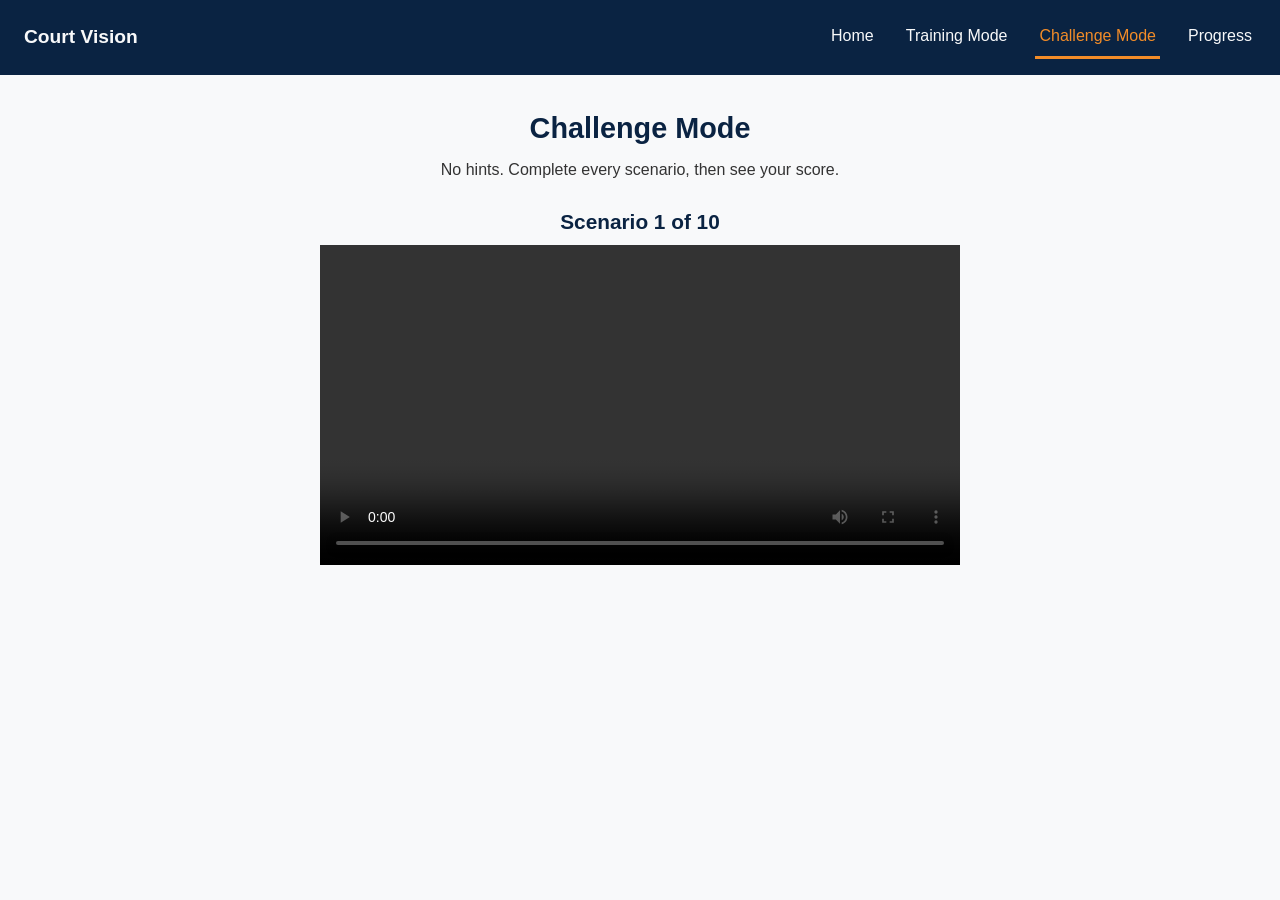
==== challenge.html @ 3679da06 "Initial upload" ====
<!DOCTYPE html>
<html lang="en">
<head>
  <meta charset="UTF-8">
  <title>Court Vision — Challenge Mode</title>
  <link rel="stylesheet" href="css/style.css">
</head>
<body>

  <header class="site-header">
    <span class="site-title">Court Vision</span>
    <nav>
      <a href="index.html">Home</a>
      <a href="training.html">Training Mode</a>
      <a href="challenge.html" class="active">Challenge Mode</a>
      <a href="progress.html">Progress</a>
    </nav>
  </header>

  <main class="container page-content">
    <h1 class="page-title">Challenge Mode</h1>
    <p class="subtitle">No hints. Complete every scenario, then see your score.</p>

    <h2 id="scenarioCounter" class="section-title">Scenario 1 of 10</h2>

    <video id="scenarioVideo" width="640" controls></video>

    <div id="decisionPanel" class="decision-panel hidden">
      <p>Time remaining: <span id="timerDisplay">5</span>s</p>
      <p id="promptDisplay"></p>
      <div id="optionsContainer"></div>
    </div>

    <div id="resultsPanel" class="hidden">
      <h2 class="section-title">Results</h2>
      <p id="resultsText"></p>
    </div>
  </main>

  <script src="js/scenarios.js"></script>
  <script src="js/progress-tracker.js"></script>
  <script src="js/challenge.js"></script>
</body>
</html>
---- css/style.css ----
/* Court Vision — base styles
   Colour palette from your Design doc:
   Dark Navy #0A2342 | Volleyball Orange #F28C28 | Off White #F8F9FA
   MVP note: fonts/colours are still placeholders — Colour + full
   typography get properly styled in later sprints, so keep this minimal.
*/

* {
  box-sizing: border-box;
  margin: 0;
  padding: 0;
}

body {
  font-family: Arial, Helvetica, sans-serif; /* MVP placeholder font */
  background: #F8F9FA;
  color: #0A2342;
  line-height: 1.5;
}

a {
  color: inherit;
  text-decoration: none;
}

.container {
  max-width: 900px;
  margin: 0 auto;
  padding: 1rem;
}

.btn {
  display: inline-block;
  background: #F28C28;
  color: #0A2342;
  padding: 0.6rem 1.2rem;
  border: none;
  border-radius: 4px;
  font-weight: bold;
  cursor: pointer;
}

.page-content {
  padding: 2rem 1rem;
  text-align: center;
}

.hidden {
  display: none;
}

/* ====================================================
   Site header / navigation
   Chosen from trial: Horizontal Top Bar
   ==================================================== */

header.site-header {
  background: #0A2342;
  color: #F8F9FA;
  display: flex;
  align-items: center;
  justify-content: space-between;
  padding: 1rem 1.5rem;
  flex-wrap: wrap;
}

header.site-header .site-title {
  font-size: 1.2rem;
  font-weight: bold;
}

header.site-header nav {
  display: flex;
  gap: 1.5rem;
}

header.site-header nav a {
  color: #F8F9FA;
  padding: 0.5rem 0.25rem;
  border-bottom: 3px solid transparent;
}

header.site-header nav a.active {
  border-bottom: 3px solid #F28C28;
  color: #F28C28;
}

header.site-header nav a:hover {
  border-bottom: 3px solid #F28C28;
  color: #F28C28;
}

/* ====================================================
   Titles / Headers / Text — MVP placeholder styles
   ==================================================== */

h1.page-title {
  font-size: 1.8rem;
  margin-bottom: 0.5rem;
}

h2.section-title {
  font-size: 1.3rem;
  margin: 1.5rem 0 0.5rem;
}

p.subtitle {
  font-size: 1rem;
  color: #333;
  margin-bottom: 1.5rem;
}

/* ====================================================
   Core Mechanics — decision panel, timer, feedback
   ==================================================== */

.decision-panel {
  margin-top: 1rem;
}

.decision-btn {
  background: #F28C28;
  color: #0A2342;
  border: none;
  padding: 0.7rem 1.1rem;
  margin: 0.3rem;
  border-radius: 4px;
  font-weight: bold;
  cursor: pointer;
}

.decision-btn:hover {
  opacity: 0.85;
}

.feedback {
  margin-top: 1rem;
  font-weight: bold;
  min-height: 1.5rem;
}

.feedback.correct {
  color: #1a7a3c;
}

.feedback.incorrect {
  color: #b3261e;
}
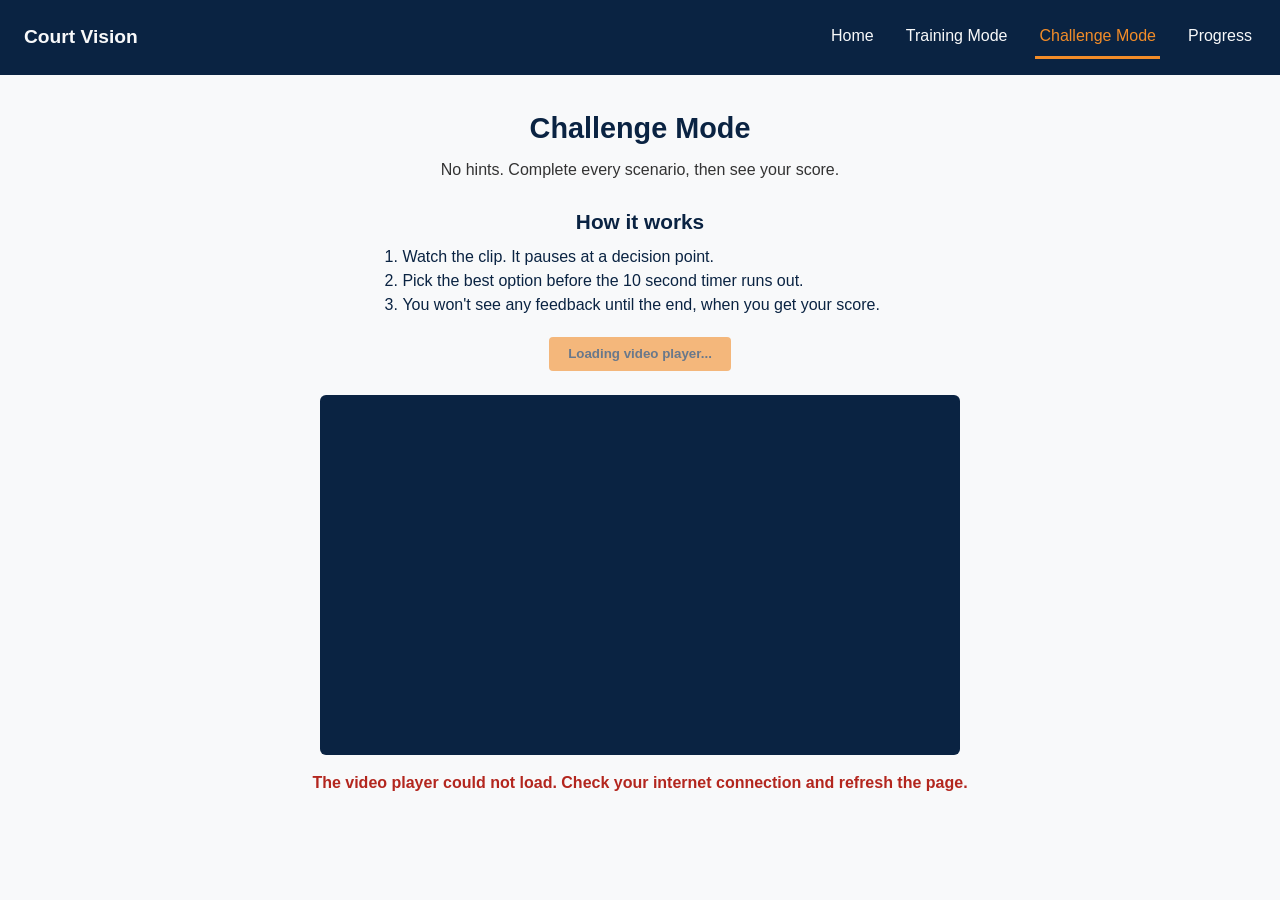
==== commit 38ab5182: "Switch to YouTube embeds" ====
--- a/challenge.html
+++ b/challenge.html
@@ -2,6 +2,7 @@
 <html lang="en">
 <head>
   <meta charset="UTF-8">
+  <meta name="viewport" content="width=device-width, initial-scale=1">
   <title>Court Vision — Challenge Mode</title>
   <link rel="stylesheet" href="css/style.css">
 </head>
@@ -21,12 +22,27 @@
     <h1 class="page-title">Challenge Mode</h1>
     <p class="subtitle">No hints. Complete every scenario, then see your score.</p>
 
-    <h2 id="scenarioCounter" class="section-title">Scenario 1 of 10</h2>
+    <div id="startPanel" class="start-panel">
+      <h2 class="section-title">How it works</h2>
+      <ol class="how-list">
+        <li>Watch the clip. It pauses at a decision point.</li>
+        <li>Pick the best option before the 10 second timer runs out.</li>
+        <li>You won't see any feedback until the end, when you get your score.</li>
+      </ol>
+      <button id="startBtn" class="btn">Start Challenge</button>
+    </div>
 
-    <video id="scenarioVideo" width="640" controls></video>
+    <h2 id="scenarioCounter" class="section-title hidden"></h2>
+
+    <div id="videoWrap" class="video-wrap">
+      <div id="player"></div>
+    </div>
+    <p id="videoCredit" class="video-credit"></p>
+    <p id="playerMessage" class="feedback incorrect hidden"></p>
+    <button id="skipBtn" class="btn hidden">Skip this scenario</button>
 
     <div id="decisionPanel" class="decision-panel hidden">
-      <p>Time remaining: <span id="timerDisplay">5</span>s</p>
+      <p>Time remaining: <span id="timerDisplay">10</span>s</p>
       <p id="promptDisplay"></p>
       <div id="optionsContainer"></div>
     </div>
@@ -34,11 +50,14 @@
     <div id="resultsPanel" class="hidden">
       <h2 class="section-title">Results</h2>
       <p id="resultsText"></p>
+      <h2 class="section-title">Video credits</h2>
+      <ul id="creditsList" class="credits-list"></ul>
     </div>
   </main>
 
   <script src="js/scenarios.js"></script>
   <script src="js/progress-tracker.js"></script>
+  <script src="js/yt-player.js"></script>
   <script src="js/challenge.js"></script>
 </body>
 </html>
--- a/css/style.css
+++ b/css/style.css
@@ -1,8 +1,8 @@
 /* Court Vision — base styles
    Colour palette from your Design doc:
    Dark Navy #0A2342 | Volleyball Orange #F28C28 | Off White #F8F9FA
-   MVP note: fonts/colours are still placeholders — Colour + full
-   typography get properly styled in later sprints, so keep this minimal.
+   MVP note: fonts/colours are still placeholders — Colour gets properly
+   styled in Sprint 2, so keep this minimal.
 */
 
 * {
@@ -111,6 +111,49 @@
 }
 
 /* ====================================================
+   Home page — mode cards
+   ==================================================== */
+
+.mode-cards {
+  display: flex;
+  flex-direction: column;
+  gap: 1rem;
+  align-items: center;
+  margin-top: 1.5rem;
+}
+
+.mode-card {
+  display: block;
+  width: 100%;
+  max-width: 320px;
+  background: #0A2342;
+  color: #F8F9FA;
+  padding: 1.2rem;
+  border-radius: 8px;
+  text-align: center;
+  font-weight: bold;
+  font-size: 1.1rem;
+  border: 3px solid transparent;
+}
+
+.mode-card:hover {
+  border-color: #F28C28;
+  color: #F28C28;
+}
+
+.mode-card .mode-card-desc {
+  display: block;
+  font-weight: normal;
+  font-size: 0.9rem;
+  margin-top: 0.4rem;
+  color: #F8F9FA;
+}
+
+.mode-card:hover .mode-card-desc {
+  color: #F28C28;
+}
+
+/* ====================================================
    Core Mechanics — decision panel, timer, feedback
    ==================================================== */
 
@@ -146,3 +189,58 @@
 .feedback.incorrect {
   color: #b3261e;
 }
+
+/* ====================================================
+   YouTube video player, start panel and credits
+   ==================================================== */
+
+.video-wrap {
+  width: 100%;
+  max-width: 640px;
+  aspect-ratio: 16 / 9;
+  margin: 0 auto;
+  background: #0A2342;
+  border-radius: 6px;
+  overflow: hidden;
+}
+
+.video-wrap iframe {
+  width: 100%;
+  height: 100%;
+  border: 0;
+}
+
+.video-credit {
+  font-size: 0.8rem;
+  color: #555;
+  margin-top: 0.4rem;
+}
+
+.start-panel {
+  max-width: 520px;
+  margin: 0 auto 1.5rem;
+  text-align: left;
+}
+
+.start-panel .section-title {
+  text-align: center;
+}
+
+.how-list {
+  margin: 0.5rem 0 1.2rem 1.4rem;
+}
+
+.start-panel .btn {
+  display: block;
+  margin: 0 auto;
+}
+
+.credits-list {
+  list-style: none;
+  font-size: 0.9rem;
+}
+
+.btn:disabled {
+  opacity: 0.6;
+  cursor: not-allowed;
+}
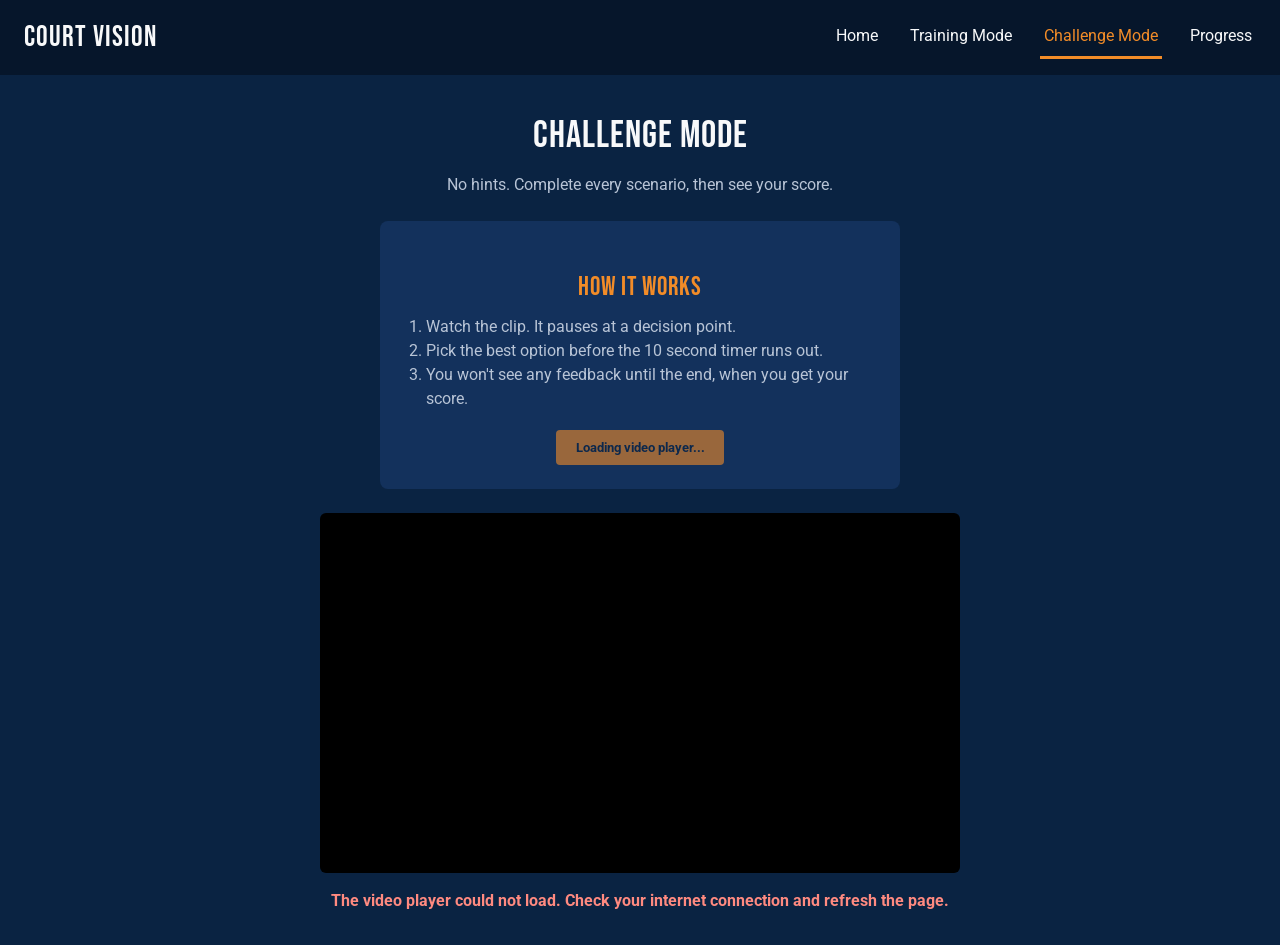
==== commit 61670439: "Complete core mechanics component with shrinking timer bar" ====
--- a/challenge.html
+++ b/challenge.html
@@ -4,6 +4,12 @@
   <meta charset="UTF-8">
   <meta name="viewport" content="width=device-width, initial-scale=1">
   <title>Court Vision — Challenge Mode</title>
+  
+  <link rel="preconnect" href="https://fonts.googleapis.com">
+  <link rel="preconnect" href="https://fonts.gstatic.com" crossorigin>
+  <link href="https://fonts.googleapis.com/css2?family=Bebas+Neue&family=Roboto:wght@400;700&display=swap" rel="stylesheet">
+
+
   <link rel="stylesheet" href="css/style.css">
 </head>
 <body>
--- a/css/style.css
+++ b/css/style.css
@@ -1,9 +1,9 @@
-/* Court Vision — base styles
-   Colour palette from your Design doc:
-   Dark Navy #0A2342 | Volleyball Orange #F28C28 | Off White #F8F9FA
-   MVP note: fonts/colours are still placeholders — Colour gets properly
-   styled in Sprint 2, so keep this minimal.
+/* Court Vision — Main Stylesheet
+   Theme: Dark Navy (#0A2342) / Card Navy (#13315C) / Volleyball Orange (#F28C28) / Off White (#F8F9FA)
+   Typography Choice (Option A): Bebas Neue (Titles/Headers) + Roboto (Body/Buttons)
 */
+
+@import url('https://fonts.googleapis.com/css2?family=Bebas+Neue&family=Roboto:wght@400;700&display=swap');
 
 * {
   box-sizing: border-box;
@@ -12,9 +12,9 @@
 }
 
 body {
-  font-family: Arial, Helvetica, sans-serif; /* MVP placeholder font */
-  background: #F8F9FA;
-  color: #0A2342;
+  font-family: 'Roboto', Arial, Helvetica, sans-serif;
+  background: #0A2342;
+  color: #F8F9FA;
   line-height: 1.5;
 }
 
@@ -33,6 +33,7 @@
   display: inline-block;
   background: #F28C28;
   color: #0A2342;
+  font-family: 'Roboto', sans-serif;
   padding: 0.6rem 1.2rem;
   border: none;
   border-radius: 4px;
@@ -51,11 +52,10 @@
 
 /* ====================================================
    Site header / navigation
-   Chosen from trial: Horizontal Top Bar
    ==================================================== */
 
 header.site-header {
-  background: #0A2342;
+  background: #06162B;
   color: #F8F9FA;
   display: flex;
   align-items: center;
@@ -65,8 +65,9 @@
 }
 
 header.site-header .site-title {
-  font-size: 1.2rem;
-  font-weight: bold;
+  font-family: 'Bebas Neue', sans-serif;
+  font-size: 1.8rem;
+  letter-spacing: 1px;
 }
 
 header.site-header nav {
@@ -91,22 +92,32 @@
 }
 
 /* ====================================================
-   Titles / Headers / Text — MVP placeholder styles
-   ==================================================== */
+   Titles / Headers / Text — Bebas Neue + Roboto
+   ==================================================== */
+
+h1, h2, h3, h4, h5, h6, 
+.site-title, 
+.page-title, 
+.section-title {
+  font-family: 'Bebas Neue', sans-serif;
+  letter-spacing: 1px;
+  font-weight: normal;
+}
 
 h1.page-title {
-  font-size: 1.8rem;
+  font-size: 2.4rem;
   margin-bottom: 0.5rem;
 }
 
 h2.section-title {
-  font-size: 1.3rem;
+  font-size: 1.6rem;
+  color: #F28C28;
   margin: 1.5rem 0 0.5rem;
 }
 
 p.subtitle {
   font-size: 1rem;
-  color: #333;
+  color: #B8C4D6;
   margin-bottom: 1.5rem;
 }
 
@@ -126,13 +137,14 @@
   display: block;
   width: 100%;
   max-width: 320px;
-  background: #0A2342;
+  background: #13315C;
   color: #F8F9FA;
   padding: 1.2rem;
   border-radius: 8px;
   text-align: center;
-  font-weight: bold;
-  font-size: 1.1rem;
+  font-family: 'Bebas Neue', sans-serif;
+  font-size: 1.5rem;
+  letter-spacing: 1px;
   border: 3px solid transparent;
 }
 
@@ -143,10 +155,12 @@
 
 .mode-card .mode-card-desc {
   display: block;
+  font-family: 'Roboto', sans-serif;
   font-weight: normal;
   font-size: 0.9rem;
   margin-top: 0.4rem;
-  color: #F8F9FA;
+  color: #B8C4D6;
+  letter-spacing: normal;
 }
 
 .mode-card:hover .mode-card-desc {
@@ -170,6 +184,7 @@
   border-radius: 4px;
   font-weight: bold;
   cursor: pointer;
+  font-family: 'Roboto', sans-serif;
 }
 
 .decision-btn:hover {
@@ -183,15 +198,15 @@
 }
 
 .feedback.correct {
-  color: #1a7a3c;
+  color: #5FD38D;
 }
 
 .feedback.incorrect {
-  color: #b3261e;
-}
-
-/* ====================================================
-   YouTube video player, start panel and credits
+  color: #FF8A80;
+}
+
+/* ====================================================
+   Video player, start panel and credits
    ==================================================== */
 
 .video-wrap {
@@ -199,12 +214,13 @@
   max-width: 640px;
   aspect-ratio: 16 / 9;
   margin: 0 auto;
-  background: #0A2342;
+  background: #000;
   border-radius: 6px;
   overflow: hidden;
 }
 
-.video-wrap iframe {
+.video-wrap iframe,
+.video-wrap video {
   width: 100%;
   height: 100%;
   border: 0;
@@ -212,7 +228,7 @@
 
 .video-credit {
   font-size: 0.8rem;
-  color: #555;
+  color: #B8C4D6;
   margin-top: 0.4rem;
 }
 
@@ -220,6 +236,9 @@
   max-width: 520px;
   margin: 0 auto 1.5rem;
   text-align: left;
+  background: #13315C;
+  padding: 1.5rem;
+  border-radius: 8px;
 }
 
 .start-panel .section-title {
@@ -228,6 +247,7 @@
 
 .how-list {
   margin: 0.5rem 0 1.2rem 1.4rem;
+  color: #B8C4D6;
 }
 
 .start-panel .btn {
@@ -238,9 +258,10 @@
 .credits-list {
   list-style: none;
   font-size: 0.9rem;
+  color: #B8C4D6;
 }
 
 .btn:disabled {
   opacity: 0.6;
   cursor: not-allowed;
-}
+}
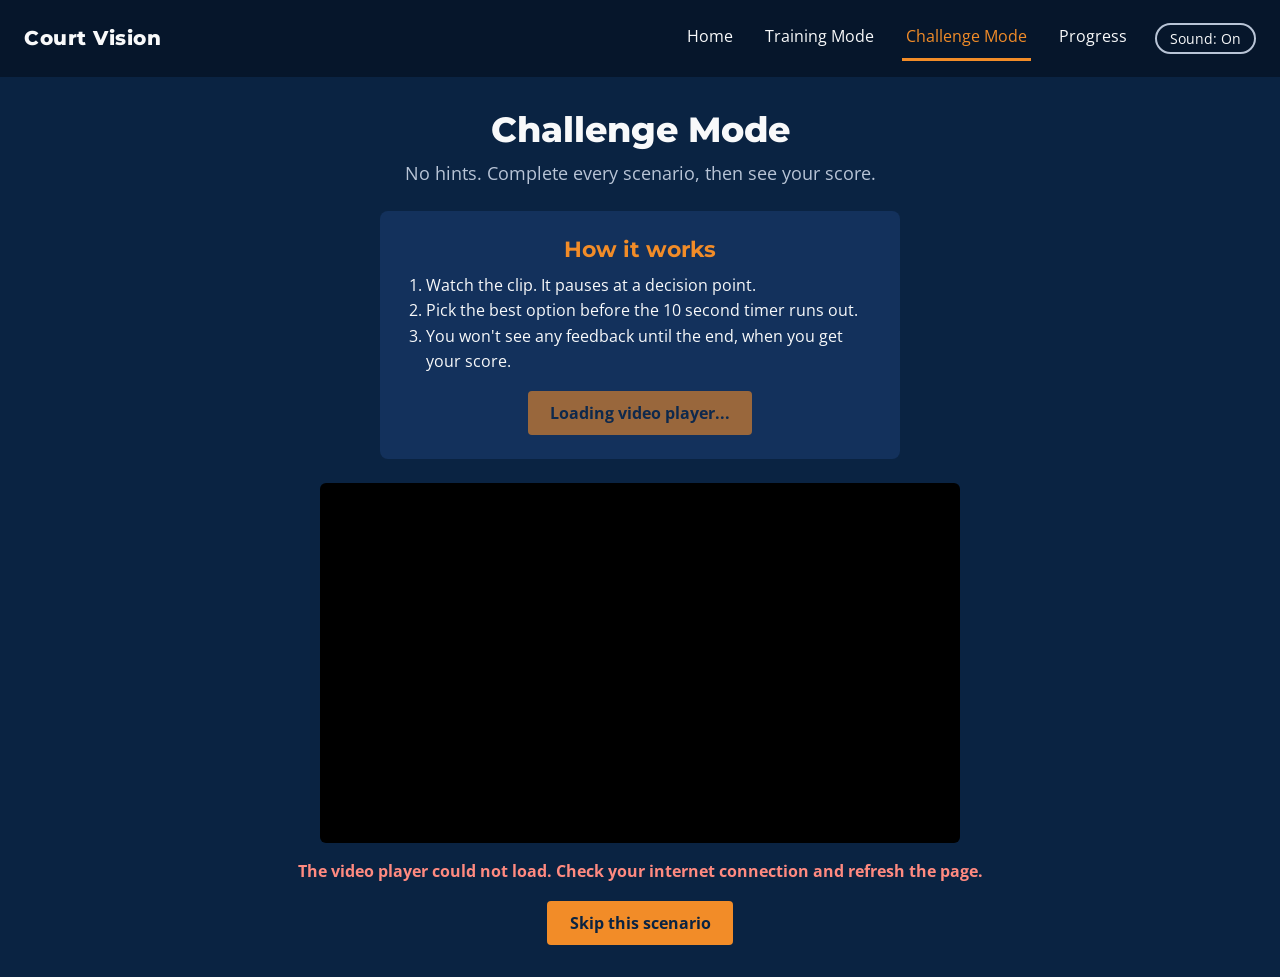
==== commit 257a16e1: "Dark theme, audio, score data" ====
--- a/challenge.html
+++ b/challenge.html
@@ -4,12 +4,9 @@
   <meta charset="UTF-8">
   <meta name="viewport" content="width=device-width, initial-scale=1">
   <title>Court Vision — Challenge Mode</title>
-  
   <link rel="preconnect" href="https://fonts.googleapis.com">
   <link rel="preconnect" href="https://fonts.gstatic.com" crossorigin>
-  <link href="https://fonts.googleapis.com/css2?family=Bebas+Neue&family=Roboto:wght@400;700&display=swap" rel="stylesheet">
-
-
+  <link href="https://fonts.googleapis.com/css2?family=Montserrat:wght@700;800&family=Open+Sans:wght@400;600;700&display=swap" rel="stylesheet">
   <link rel="stylesheet" href="css/style.css">
 </head>
 <body>
@@ -48,7 +45,7 @@
     <button id="skipBtn" class="btn hidden">Skip this scenario</button>
 
     <div id="decisionPanel" class="decision-panel hidden">
-      <p>Time remaining: <span id="timerDisplay">10</span>s</p>
+      <p>Time remaining: <span id="timerDisplay" class="timer">10</span>s</p>
       <p id="promptDisplay"></p>
       <div id="optionsContainer"></div>
     </div>
@@ -61,6 +58,7 @@
     </div>
   </main>
 
+  <script src="js/audio.js"></script>
   <script src="js/scenarios.js"></script>
   <script src="js/progress-tracker.js"></script>
   <script src="js/yt-player.js"></script>
--- a/css/style.css
+++ b/css/style.css
@@ -1,9 +1,24 @@
-/* Court Vision — Main Stylesheet
-   Theme: Dark Navy (#0A2342) / Card Navy (#13315C) / Volleyball Orange (#F28C28) / Off White (#F8F9FA)
-   Typography Choice (Option A): Bebas Neue (Titles/Headers) + Roboto (Body/Buttons)
+/* Court Vision — styles (Sprint 2 / MMP)
+   Colour: dark theme chosen from Colour trial B, using the Design doc palette
+   Navy #0A2342 | Volleyball Orange #F28C28 | Off White #F8F9FA
+   Fonts: Montserrat (titles/headers) + Open Sans (body text)
+   To change the theme or fonts, edit the variables in :root only.
 */
 
-@import url('https://fonts.googleapis.com/css2?family=Bebas+Neue&family=Roboto:wght@400;700&display=swap');
+:root {
+  --bg: #0A2342;          /* page background (navy) */
+  --bg-dark: #06162B;     /* header */
+  --card: #13315C;        /* cards and panels */
+  --text: #F8F9FA;        /* off white */
+  --muted: #B8C4D6;       /* credits, small print */
+  --accent: #F28C28;      /* volleyball orange */
+  --on-accent: #0A2342;   /* text on orange buttons */
+  --ok: #5FD38D;          /* correct */
+  --bad: #FF8A80;         /* incorrect */
+
+  --font-heading: 'Montserrat', Arial, Helvetica, sans-serif;
+  --font-body: 'Open Sans', Arial, Helvetica, sans-serif;
+}
 
 * {
   box-sizing: border-box;
@@ -12,15 +27,21 @@
 }
 
 body {
-  font-family: 'Roboto', Arial, Helvetica, sans-serif;
-  background: #0A2342;
-  color: #F8F9FA;
-  line-height: 1.5;
+  font-family: var(--font-body);
+  font-size: 1rem;
+  background: var(--bg);
+  color: var(--text);
+  line-height: 1.6;
 }
 
 a {
   color: inherit;
   text-decoration: none;
+}
+
+:focus-visible {
+  outline: 3px solid var(--accent);
+  outline-offset: 2px;
 }
 
 .container {
@@ -29,18 +50,6 @@
   padding: 1rem;
 }
 
-.btn {
-  display: inline-block;
-  background: #F28C28;
-  color: #0A2342;
-  font-family: 'Roboto', sans-serif;
-  padding: 0.6rem 1.2rem;
-  border: none;
-  border-radius: 4px;
-  font-weight: bold;
-  cursor: pointer;
-}
-
 .page-content {
   padding: 2rem 1rem;
   text-align: center;
@@ -50,80 +59,118 @@
   display: none;
 }
 
-/* ====================================================
-   Site header / navigation
-   ==================================================== */
+/* ---------- Buttons ---------- */
+
+.btn {
+  display: inline-block;
+  background: var(--accent);
+  color: var(--on-accent);
+  font-family: var(--font-body);
+  font-size: 1rem;
+  font-weight: 700;
+  padding: 0.7rem 1.4rem;
+  border: none;
+  border-radius: 4px;
+  cursor: pointer;
+  margin-top: 1rem;
+}
+
+.btn:hover {
+  opacity: 0.88;
+}
+
+.btn:disabled {
+  opacity: 0.6;
+  cursor: not-allowed;
+}
+
+.btn-secondary {
+  background: transparent;
+  color: var(--text);
+  border: 2px solid var(--muted);
+}
+
+/* ---------- Header / navigation (horizontal top bar) ---------- */
 
 header.site-header {
-  background: #06162B;
-  color: #F8F9FA;
+  background: var(--bg-dark);
+  color: var(--text);
   display: flex;
   align-items: center;
   justify-content: space-between;
   padding: 1rem 1.5rem;
   flex-wrap: wrap;
+  gap: 0.5rem;
 }
 
 header.site-header .site-title {
-  font-family: 'Bebas Neue', sans-serif;
-  font-size: 1.8rem;
-  letter-spacing: 1px;
+  font-family: var(--font-heading);
+  font-size: 1.25rem;
+  font-weight: 800;
+  letter-spacing: 0.5px;
 }
 
 header.site-header nav {
   display: flex;
+  align-items: center;
   gap: 1.5rem;
+  flex-wrap: wrap;
 }
 
 header.site-header nav a {
-  color: #F8F9FA;
+  color: var(--text);
   padding: 0.5rem 0.25rem;
   border-bottom: 3px solid transparent;
 }
 
-header.site-header nav a.active {
-  border-bottom: 3px solid #F28C28;
-  color: #F28C28;
-}
-
+header.site-header nav a.active,
 header.site-header nav a:hover {
-  border-bottom: 3px solid #F28C28;
-  color: #F28C28;
-}
-
-/* ====================================================
-   Titles / Headers / Text — Bebas Neue + Roboto
-   ==================================================== */
-
-h1, h2, h3, h4, h5, h6, 
-.site-title, 
-.page-title, 
-.section-title {
-  font-family: 'Bebas Neue', sans-serif;
-  letter-spacing: 1px;
-  font-weight: normal;
-}
+  border-bottom: 3px solid var(--accent);
+  color: var(--accent);
+}
+
+.sound-toggle {
+  background: transparent;
+  color: var(--text);
+  border: 2px solid var(--muted);
+  border-radius: 999px;
+  font-family: var(--font-body);
+  font-size: 0.85rem;
+  padding: 0.25rem 0.8rem;
+  cursor: pointer;
+}
+
+.sound-toggle:hover {
+  border-color: var(--accent);
+  color: var(--accent);
+}
+
+/* ---------- Titles / Headers / Text ---------- */
 
 h1.page-title {
-  font-size: 2.4rem;
+  font-family: var(--font-heading);
+  font-size: 2.2rem;
+  font-weight: 800;
+  line-height: 1.2;
   margin-bottom: 0.5rem;
 }
 
 h2.section-title {
-  font-size: 1.6rem;
-  color: #F28C28;
-  margin: 1.5rem 0 0.5rem;
+  font-family: var(--font-heading);
+  font-size: 1.35rem;
+  font-weight: 700;
+  line-height: 1.3;
+  margin: 1.75rem 0 0.6rem;
+  color: var(--accent);
 }
 
 p.subtitle {
-  font-size: 1rem;
-  color: #B8C4D6;
+  font-size: 1.1rem;
+  color: var(--muted);
   margin-bottom: 1.5rem;
 }
 
-/* ====================================================
-   Home page — mode cards
-   ==================================================== */
+/* ---------- Home page mode cards ---------- */
 
 .mode-cards {
   display: flex;
@@ -136,78 +183,33 @@
 .mode-card {
   display: block;
   width: 100%;
-  max-width: 320px;
-  background: #13315C;
-  color: #F8F9FA;
+  max-width: 340px;
+  background: var(--card);
+  color: var(--text);
   padding: 1.2rem;
   border-radius: 8px;
   text-align: center;
-  font-family: 'Bebas Neue', sans-serif;
-  font-size: 1.5rem;
-  letter-spacing: 1px;
+  font-family: var(--font-heading);
+  font-weight: 700;
+  font-size: 1.15rem;
   border: 3px solid transparent;
 }
 
 .mode-card:hover {
-  border-color: #F28C28;
-  color: #F28C28;
+  border-color: var(--accent);
+  color: var(--accent);
 }
 
 .mode-card .mode-card-desc {
   display: block;
-  font-family: 'Roboto', sans-serif;
-  font-weight: normal;
+  font-family: var(--font-body);
+  font-weight: 400;
   font-size: 0.9rem;
   margin-top: 0.4rem;
-  color: #B8C4D6;
-  letter-spacing: normal;
-}
-
-.mode-card:hover .mode-card-desc {
-  color: #F28C28;
-}
-
-/* ====================================================
-   Core Mechanics — decision panel, timer, feedback
-   ==================================================== */
-
-.decision-panel {
-  margin-top: 1rem;
-}
-
-.decision-btn {
-  background: #F28C28;
-  color: #0A2342;
-  border: none;
-  padding: 0.7rem 1.1rem;
-  margin: 0.3rem;
-  border-radius: 4px;
-  font-weight: bold;
-  cursor: pointer;
-  font-family: 'Roboto', sans-serif;
-}
-
-.decision-btn:hover {
-  opacity: 0.85;
-}
-
-.feedback {
-  margin-top: 1rem;
-  font-weight: bold;
-  min-height: 1.5rem;
-}
-
-.feedback.correct {
-  color: #5FD38D;
-}
-
-.feedback.incorrect {
-  color: #FF8A80;
-}
-
-/* ====================================================
-   Video player, start panel and credits
-   ==================================================== */
+  color: var(--muted);
+}
+
+/* ---------- Video player, start panel, credits ---------- */
 
 .video-wrap {
   width: 100%;
@@ -219,8 +221,7 @@
   overflow: hidden;
 }
 
-.video-wrap iframe,
-.video-wrap video {
+.video-wrap iframe {
   width: 100%;
   height: 100%;
   border: 0;
@@ -228,7 +229,7 @@
 
 .video-credit {
   font-size: 0.8rem;
-  color: #B8C4D6;
+  color: var(--muted);
   margin-top: 0.4rem;
 }
 
@@ -236,32 +237,154 @@
   max-width: 520px;
   margin: 0 auto 1.5rem;
   text-align: left;
-  background: #13315C;
-  padding: 1.5rem;
+  background: var(--card);
+  padding: 1.2rem 1.5rem 1.5rem;
   border-radius: 8px;
 }
 
 .start-panel .section-title {
   text-align: center;
+  margin-top: 0.3rem;
 }
 
 .how-list {
-  margin: 0.5rem 0 1.2rem 1.4rem;
-  color: #B8C4D6;
+  margin: 0.5rem 0 1rem 1.4rem;
 }
 
 .start-panel .btn {
   display: block;
-  margin: 0 auto;
+  margin: 0.5rem auto 0;
 }
 
 .credits-list {
   list-style: none;
   font-size: 0.9rem;
-  color: #B8C4D6;
-}
-
-.btn:disabled {
-  opacity: 0.6;
-  cursor: not-allowed;
-}+  color: var(--muted);
+}
+
+/* ---------- Core Mechanics: decision panel, timer, feedback ---------- */
+
+.decision-panel {
+  margin-top: 1rem;
+}
+
+.timer {
+  font-family: var(--font-heading);
+  font-weight: 700;
+}
+
+.timer.urgent {
+  color: var(--bad);
+}
+
+.decision-btn {
+  background: var(--accent);
+  color: var(--on-accent);
+  font-family: var(--font-body);
+  font-size: 1rem;
+  font-weight: 700;
+  border: none;
+  padding: 0.75rem 1.2rem;
+  margin: 0.3rem;
+  border-radius: 4px;
+  cursor: pointer;
+}
+
+.decision-btn:hover {
+  opacity: 0.88;
+}
+
+.feedback {
+  margin-top: 1rem;
+  font-weight: 700;
+  min-height: 1.5rem;
+}
+
+.feedback.correct {
+  color: var(--ok);
+}
+
+.feedback.incorrect {
+  color: var(--bad);
+}
+
+/* ---------- Score / Data: progress page ---------- */
+
+.stat-grid {
+  display: grid;
+  grid-template-columns: repeat(auto-fit, minmax(150px, 1fr));
+  gap: 1rem;
+  margin: 1rem 0;
+}
+
+.stat-card {
+  background: var(--card);
+  border-radius: 8px;
+  padding: 1rem;
+}
+
+.stat-value {
+  font-family: var(--font-heading);
+  font-size: 1.8rem;
+  font-weight: 800;
+  color: var(--accent);
+}
+
+.stat-label {
+  font-size: 0.85rem;
+  color: var(--muted);
+}
+
+.bar {
+  background: var(--card);
+  border-radius: 999px;
+  height: 14px;
+  overflow: hidden;
+  max-width: 500px;
+  margin: 0.5rem auto 0;
+}
+
+.bar-fill {
+  background: var(--accent);
+  height: 100%;
+  width: 0;
+}
+
+.data-table {
+  width: 100%;
+  max-width: 640px;
+  margin: 0.5rem auto 0;
+  border-collapse: collapse;
+  text-align: left;
+  font-size: 0.95rem;
+}
+
+.data-table th,
+.data-table td {
+  padding: 0.5rem 0.75rem;
+  border-bottom: 1px solid var(--card);
+}
+
+.data-table th {
+  color: var(--muted);
+  font-weight: 600;
+}
+
+.activity-list {
+  list-style: none;
+  max-width: 640px;
+  margin: 0.5rem auto 0;
+  text-align: left;
+}
+
+.activity-list li {
+  background: var(--card);
+  border-radius: 6px;
+  padding: 0.5rem 0.9rem;
+  margin-bottom: 0.4rem;
+}
+
+@media (max-width: 600px) {
+  h1.page-title { font-size: 1.7rem; }
+  header.site-header { flex-direction: column; align-items: flex-start; }
+}
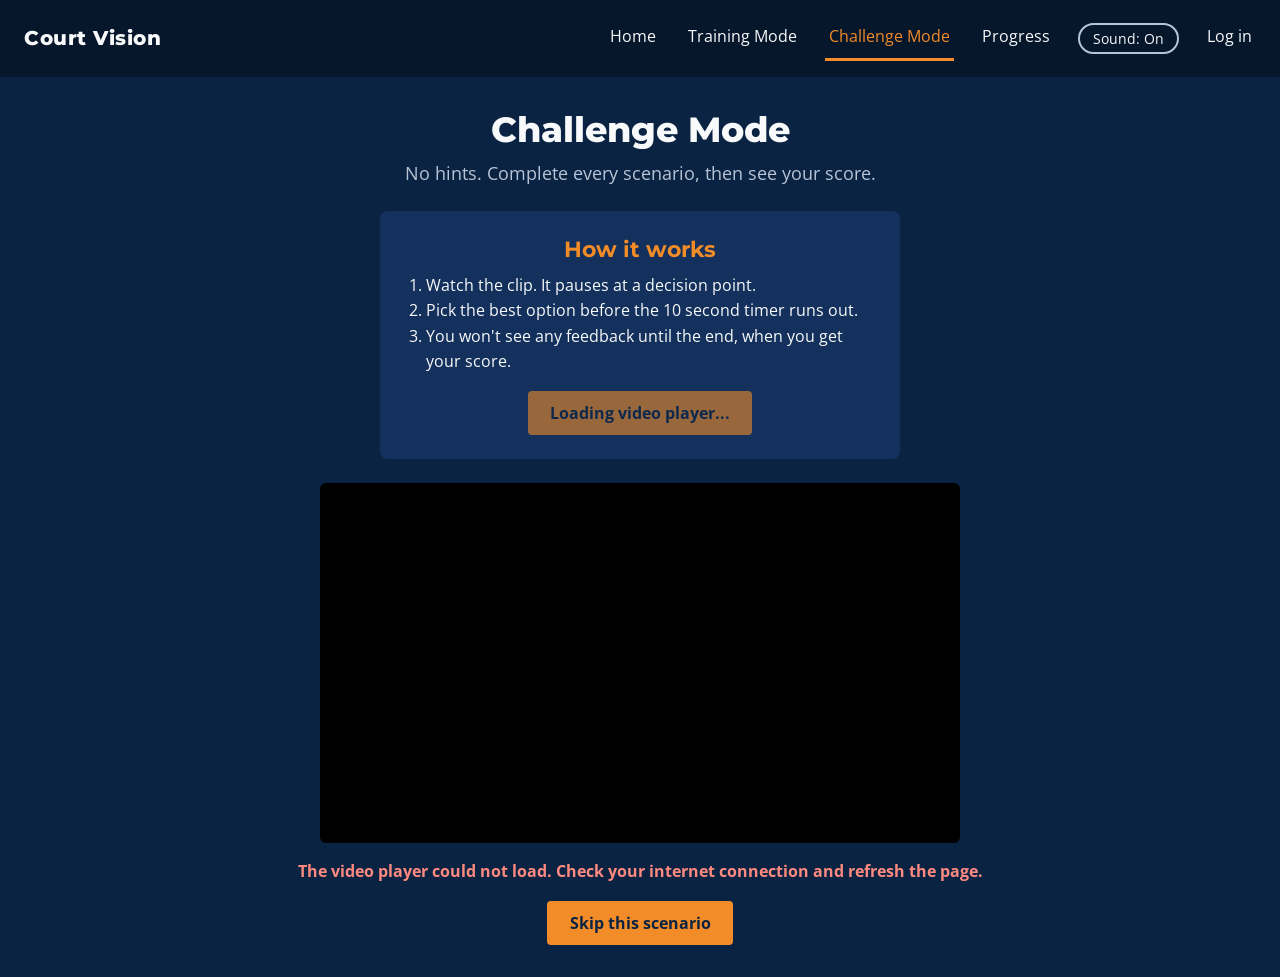
==== commit a2b8b0e6: "Timer bar and login" ====
--- a/challenge.html
+++ b/challenge.html
@@ -46,6 +46,7 @@
 
     <div id="decisionPanel" class="decision-panel hidden">
       <p>Time remaining: <span id="timerDisplay" class="timer">10</span>s</p>
+      <div class="timer-bar" aria-hidden="true"><div id="timerFill" class="timer-fill"></div></div>
       <p id="promptDisplay"></p>
       <div id="optionsContainer"></div>
     </div>
@@ -59,8 +60,10 @@
   </main>
 
   <script src="js/audio.js"></script>
+  <script src="js/auth.js"></script>
   <script src="js/scenarios.js"></script>
   <script src="js/progress-tracker.js"></script>
+  <script src="js/timer-bar.js"></script>
   <script src="js/yt-player.js"></script>
   <script src="js/challenge.js"></script>
 </body>
--- a/css/style.css
+++ b/css/style.css
@@ -388,3 +388,92 @@
   h1.page-title { font-size: 1.7rem; }
   header.site-header { flex-direction: column; align-items: flex-start; }
 }
+
+/* ---------- Timer bar (Core Mechanics) ---------- */
+
+.timer-bar {
+  background: var(--card);
+  border-radius: 999px;
+  height: 14px;
+  overflow: hidden;
+  max-width: 500px;
+  margin: 0.5rem auto 1rem;
+}
+
+.timer-fill {
+  background: var(--accent);
+  height: 100%;
+  width: 100%;
+}
+
+.timer-fill.urgent {
+  background: var(--bad);
+}
+
+/* ---------- Login / account ---------- */
+
+.account-name {
+  color: var(--muted);
+  font-size: 0.9rem;
+}
+
+.auth-box {
+  max-width: 400px;
+  margin: 0 auto;
+  background: var(--card);
+  border-radius: 8px;
+  padding: 1.2rem 1.5rem 1.5rem;
+  text-align: left;
+}
+
+.auth-tabs {
+  display: flex;
+  gap: 0.5rem;
+}
+
+.auth-tab {
+  flex: 1;
+  background: transparent;
+  color: var(--text);
+  border: 2px solid var(--muted);
+  border-radius: 4px;
+  padding: 0.5rem;
+  font-family: var(--font-body);
+  font-weight: 700;
+  cursor: pointer;
+}
+
+.auth-tab.active {
+  background: var(--accent);
+  border-color: var(--accent);
+  color: var(--on-accent);
+}
+
+.auth-box label {
+  display: block;
+  font-weight: 600;
+  margin-top: 0.8rem;
+}
+
+.auth-box input {
+  width: 100%;
+  padding: 0.6rem;
+  margin-top: 0.25rem;
+  border: 2px solid var(--muted);
+  border-radius: 4px;
+  background: var(--bg);
+  color: var(--text);
+  font-family: var(--font-body);
+  font-size: 1rem;
+}
+
+.auth-box .btn {
+  width: 100%;
+  text-align: center;
+}
+
+.auth-note {
+  font-size: 0.8rem;
+  color: var(--muted);
+  margin-top: 1rem;
+}
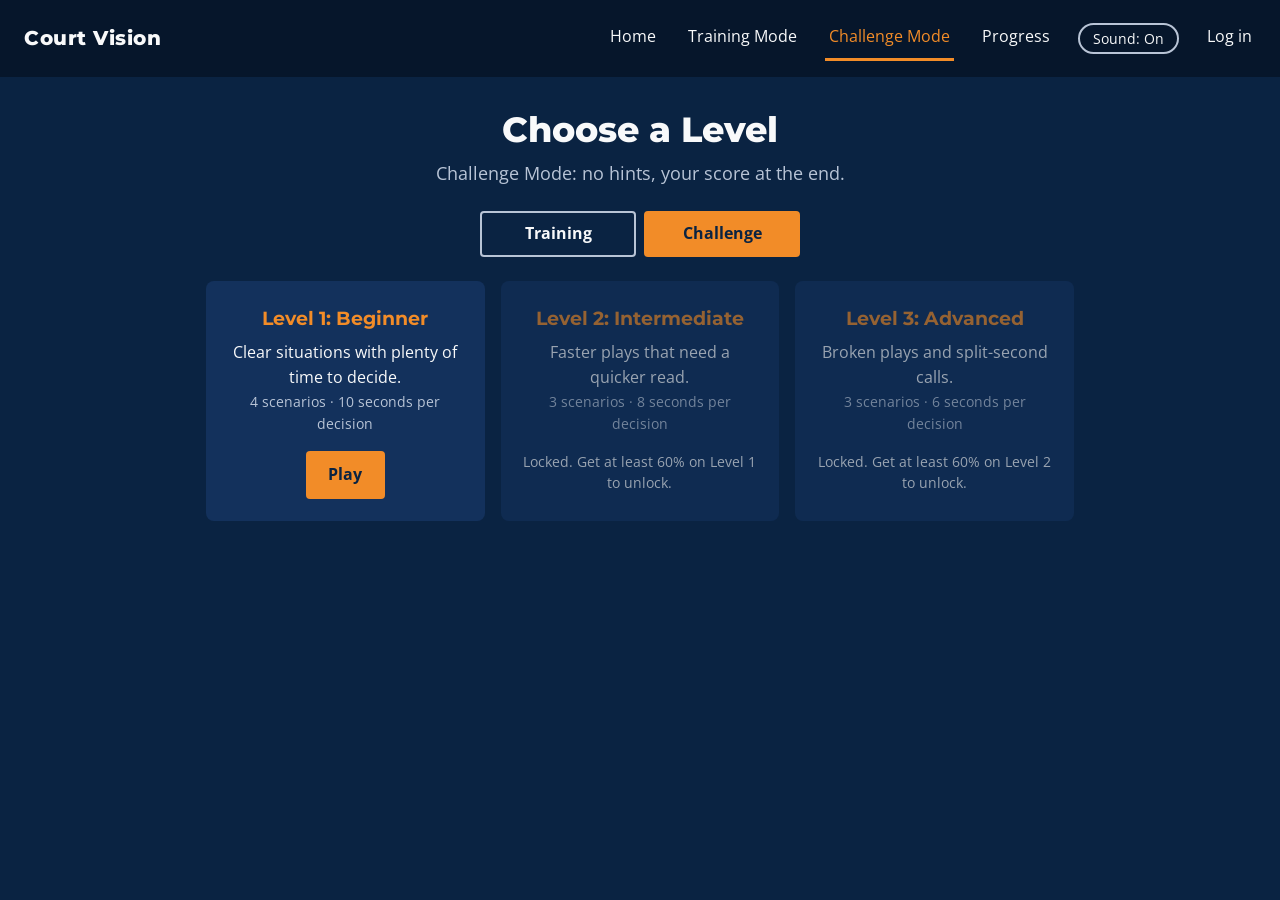
==== commit e7d18cfe: "Levels and nav MAP" ====
--- a/challenge.html
+++ b/challenge.html
@@ -8,6 +8,7 @@
   <link rel="preconnect" href="https://fonts.gstatic.com" crossorigin>
   <link href="https://fonts.googleapis.com/css2?family=Montserrat:wght@700;800&family=Open+Sans:wght@400;600;700&display=swap" rel="stylesheet">
   <link rel="stylesheet" href="css/style.css">
+  <script>if (!/[?&]level=\d/.test(location.search)) location.replace('levels.html?mode=challenge');</script>
 </head>
 <body>
 
@@ -25,11 +26,13 @@
     <h1 class="page-title">Challenge Mode</h1>
     <p class="subtitle">No hints. Complete every scenario, then see your score.</p>
 
+    <p id="levelBadge" class="level-badge"></p>
+
     <div id="startPanel" class="start-panel">
       <h2 class="section-title">How it works</h2>
       <ol class="how-list">
         <li>Watch the clip. It pauses at a decision point.</li>
-        <li>Pick the best option before the 10 second timer runs out.</li>
+        <li>Pick the best option before the <span id="howSeconds">10</span> second timer runs out.</li>
         <li>You won't see any feedback until the end, when you get your score.</li>
       </ol>
       <button id="startBtn" class="btn">Start Challenge</button>
@@ -54,6 +57,7 @@
     <div id="resultsPanel" class="hidden">
       <h2 class="section-title">Results</h2>
       <p id="resultsText"></p>
+      <a href="levels.html?mode=challenge" class="btn">Choose a level</a>
       <h2 class="section-title">Video credits</h2>
       <ul id="creditsList" class="credits-list"></ul>
     </div>
@@ -61,6 +65,7 @@
 
   <script src="js/audio.js"></script>
   <script src="js/auth.js"></script>
+  <script src="js/nav.js"></script>
   <script src="js/scenarios.js"></script>
   <script src="js/progress-tracker.js"></script>
   <script src="js/timer-bar.js"></script>
--- a/css/style.css
+++ b/css/style.css
@@ -477,3 +477,131 @@
   color: var(--muted);
   margin-top: 1rem;
 }
+
+/* ---------- Navigation (MAP): skip link + hamburger on narrow screens ---------- */
+
+.skip-link {
+  position: absolute;
+  left: -999px;
+  top: 0;
+  background: var(--accent);
+  color: var(--on-accent);
+  padding: 0.6rem 1rem;
+  font-weight: 700;
+  z-index: 100;
+}
+
+.skip-link:focus {
+  left: 0;
+}
+
+.nav-toggle {
+  display: none;
+  background: transparent;
+  border: 2px solid var(--muted);
+  border-radius: 4px;
+  width: 44px;
+  height: 40px;
+  padding: 8px;
+  cursor: pointer;
+  flex-direction: column;
+  justify-content: space-between;
+}
+
+.nav-toggle span {
+  display: block;
+  height: 3px;
+  background: var(--text);
+  border-radius: 2px;
+}
+
+@media (max-width: 700px) {
+  header.site-header {
+    flex-direction: row;
+    align-items: center;
+    flex-wrap: wrap;
+  }
+
+  .nav-toggle {
+    display: flex;
+  }
+
+  header.site-header nav {
+    display: none;
+    width: 100%;
+    flex-direction: column;
+    align-items: flex-start;
+    gap: 0.25rem;
+    padding-top: 0.75rem;
+  }
+
+  header.site-header.nav-open nav {
+    display: flex;
+  }
+
+  header.site-header nav a {
+    width: 100%;
+    padding: 0.6rem 0.25rem;
+  }
+}
+
+/* ---------- Levels ---------- */
+
+.level-badge {
+  display: inline-block;
+  background: var(--card);
+  color: var(--accent);
+  font-weight: 700;
+  padding: 0.3rem 0.9rem;
+  border-radius: 999px;
+  margin-bottom: 1rem;
+}
+
+.mode-switch {
+  display: flex;
+  gap: 0.5rem;
+  max-width: 320px;
+  margin: 0 auto 1.5rem;
+}
+
+.mode-switch .auth-tab {
+  text-align: center;
+}
+
+.level-grid {
+  display: grid;
+  grid-template-columns: repeat(auto-fit, minmax(240px, 1fr));
+  gap: 1rem;
+}
+
+.level-card {
+  background: var(--card);
+  border-radius: 8px;
+  padding: 1.2rem;
+  border: 3px solid transparent;
+}
+
+.level-card:hover:not(.locked) {
+  border-color: var(--accent);
+}
+
+.level-card.locked {
+  opacity: 0.6;
+}
+
+.level-title {
+  font-family: var(--font-heading);
+  font-size: 1.2rem;
+  color: var(--accent);
+  margin-bottom: 0.4rem;
+}
+
+.level-meta {
+  font-size: 0.85rem;
+  color: var(--muted);
+}
+
+.lock-note {
+  font-size: 0.85rem;
+  margin-top: 1rem;
+}
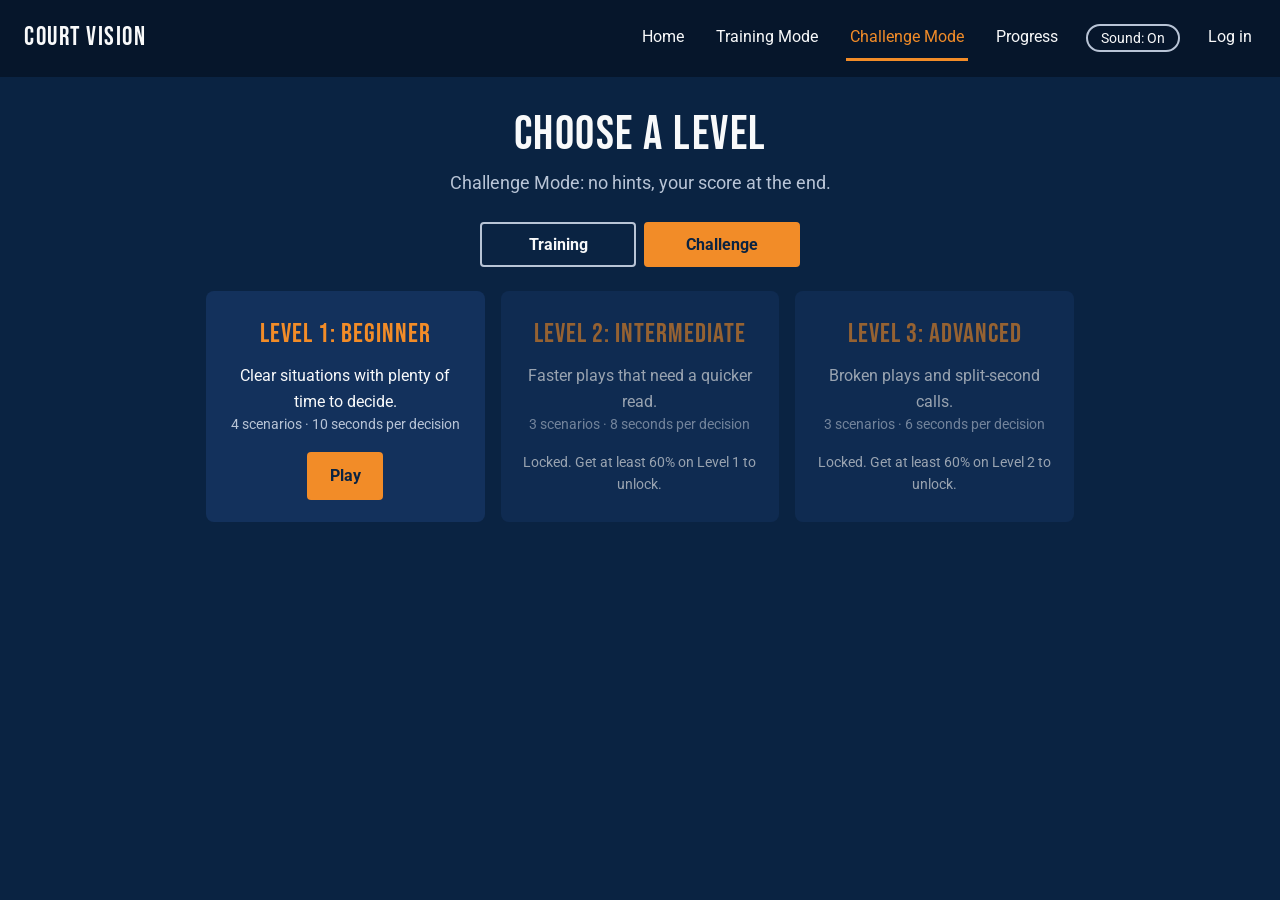
==== commit a77473bd: "Videos MAP" ====
--- a/challenge.html
+++ b/challenge.html
@@ -6,7 +6,7 @@
   <title>Court Vision — Challenge Mode</title>
   <link rel="preconnect" href="https://fonts.googleapis.com">
   <link rel="preconnect" href="https://fonts.gstatic.com" crossorigin>
-  <link href="https://fonts.googleapis.com/css2?family=Montserrat:wght@700;800&family=Open+Sans:wght@400;600;700&display=swap" rel="stylesheet">
+  <link href="https://fonts.googleapis.com/css2?family=Bebas+Neue&family=Roboto:wght@400;700&display=swap" rel="stylesheet">
   <link rel="stylesheet" href="css/style.css">
   <script>if (!/[?&]level=\d/.test(location.search)) location.replace('levels.html?mode=challenge');</script>
 </head>
@@ -52,6 +52,7 @@
       <div class="timer-bar" aria-hidden="true"><div id="timerFill" class="timer-fill"></div></div>
       <p id="promptDisplay"></p>
       <div id="optionsContainer"></div>
+      <button id="replayBtn" class="btn btn-secondary" type="button">Replay last 4 seconds</button>
     </div>
 
     <div id="resultsPanel" class="hidden">
--- a/css/style.css
+++ b/css/style.css
@@ -1,7 +1,7 @@
 /* Court Vision — styles (Sprint 2 / MMP)
    Colour: dark theme chosen from Colour trial B, using the Design doc palette
    Navy #0A2342 | Volleyball Orange #F28C28 | Off White #F8F9FA
-   Fonts: Montserrat (titles/headers) + Open Sans (body text)
+   Fonts: Bebas Neue (titles/headers) + Roboto (body text), as chosen in the MMP trialling table
    To change the theme or fonts, edit the variables in :root only.
 */
 
@@ -16,8 +16,8 @@
   --ok: #5FD38D;          /* correct */
   --bad: #FF8A80;         /* incorrect */
 
-  --font-heading: 'Montserrat', Arial, Helvetica, sans-serif;
-  --font-body: 'Open Sans', Arial, Helvetica, sans-serif;
+  --font-heading: 'Bebas Neue', Impact, Arial, sans-serif;
+  --font-body: 'Roboto', Arial, Helvetica, sans-serif;
 }
 
 * {
@@ -105,9 +105,9 @@
 
 header.site-header .site-title {
   font-family: var(--font-heading);
-  font-size: 1.25rem;
-  font-weight: 800;
-  letter-spacing: 0.5px;
+  font-size: 1.6rem;
+  font-weight: 400;
+  letter-spacing: 1.5px;
 }
 
 header.site-header nav {
@@ -149,17 +149,19 @@
 
 h1.page-title {
   font-family: var(--font-heading);
-  font-size: 2.2rem;
-  font-weight: 800;
+  font-size: 3rem;
+  font-weight: 400;
+  letter-spacing: 1.5px;
+  line-height: 1.1;
+  margin-bottom: 0.5rem;
+}
+
+h2.section-title {
+  font-family: var(--font-heading);
+  font-size: 1.8rem;
+  font-weight: 400;
+  letter-spacing: 1px;
   line-height: 1.2;
-  margin-bottom: 0.5rem;
-}
-
-h2.section-title {
-  font-family: var(--font-heading);
-  font-size: 1.35rem;
-  font-weight: 700;
-  line-height: 1.3;
   margin: 1.75rem 0 0.6rem;
   color: var(--accent);
 }
@@ -190,8 +192,9 @@
   border-radius: 8px;
   text-align: center;
   font-family: var(--font-heading);
-  font-weight: 700;
-  font-size: 1.15rem;
+  font-weight: 400;
+  font-size: 1.6rem;
+  letter-spacing: 1px;
   border: 3px solid transparent;
 }
 
@@ -213,8 +216,9 @@
 
 .video-wrap {
   width: 100%;
-  max-width: 640px;
+  max-width: 860px;
   aspect-ratio: 16 / 9;
+  position: relative;
   margin: 0 auto;
   background: #000;
   border-radius: 6px;
@@ -228,7 +232,7 @@
 }
 
 .video-credit {
-  font-size: 0.8rem;
+  font-size: 0.95rem;
   color: var(--muted);
   margin-top: 0.4rem;
 }
@@ -270,7 +274,8 @@
 
 .timer {
   font-family: var(--font-heading);
-  font-weight: 700;
+  font-weight: 400;
+  font-size: 1.4rem;
 }
 
 .timer.urgent {
@@ -325,8 +330,8 @@
 
 .stat-value {
   font-family: var(--font-heading);
-  font-size: 1.8rem;
-  font-weight: 800;
+  font-size: 2.4rem;
+  font-weight: 400;
   color: var(--accent);
 }
 
@@ -385,7 +390,7 @@
 }
 
 @media (max-width: 600px) {
-  h1.page-title { font-size: 1.7rem; }
+  h1.page-title { font-size: 2.3rem; }
   header.site-header { flex-direction: column; align-items: flex-start; }
 }
 
@@ -591,7 +596,9 @@
 
 .level-title {
   font-family: var(--font-heading);
-  font-size: 1.2rem;
+  font-size: 1.7rem;
+  font-weight: 400;
+  letter-spacing: 1px;
   color: var(--accent);
   margin-bottom: 0.4rem;
 }
@@ -605,3 +612,35 @@
   font-size: 0.85rem;
   margin-top: 1rem;
 }
+
+/* ---------- Video effects (MAP): slow motion badge + decision glow ---------- */
+
+.video-wrap.slowmo::after {
+  content: 'SLOW MOTION';
+  position: absolute;
+  top: 10px;
+  left: 10px;
+  background: var(--accent);
+  color: var(--on-accent);
+  font-family: var(--font-heading);
+  letter-spacing: 1px;
+  font-size: 1.1rem;
+  padding: 0.1rem 0.7rem;
+  border-radius: 4px;
+  pointer-events: none;
+  animation: pulse 0.8s ease-in-out infinite alternate;
+}
+
+.video-wrap.at-decision {
+  outline: 3px solid var(--accent);
+  box-shadow: 0 0 28px rgba(242, 140, 40, 0.55);
+}
+
+@keyframes pulse {
+  from { opacity: 1; }
+  to   { opacity: 0.55; }
+}
+
+@media (prefers-reduced-motion: reduce) {
+  .video-wrap.slowmo::after { animation: none; }
+}
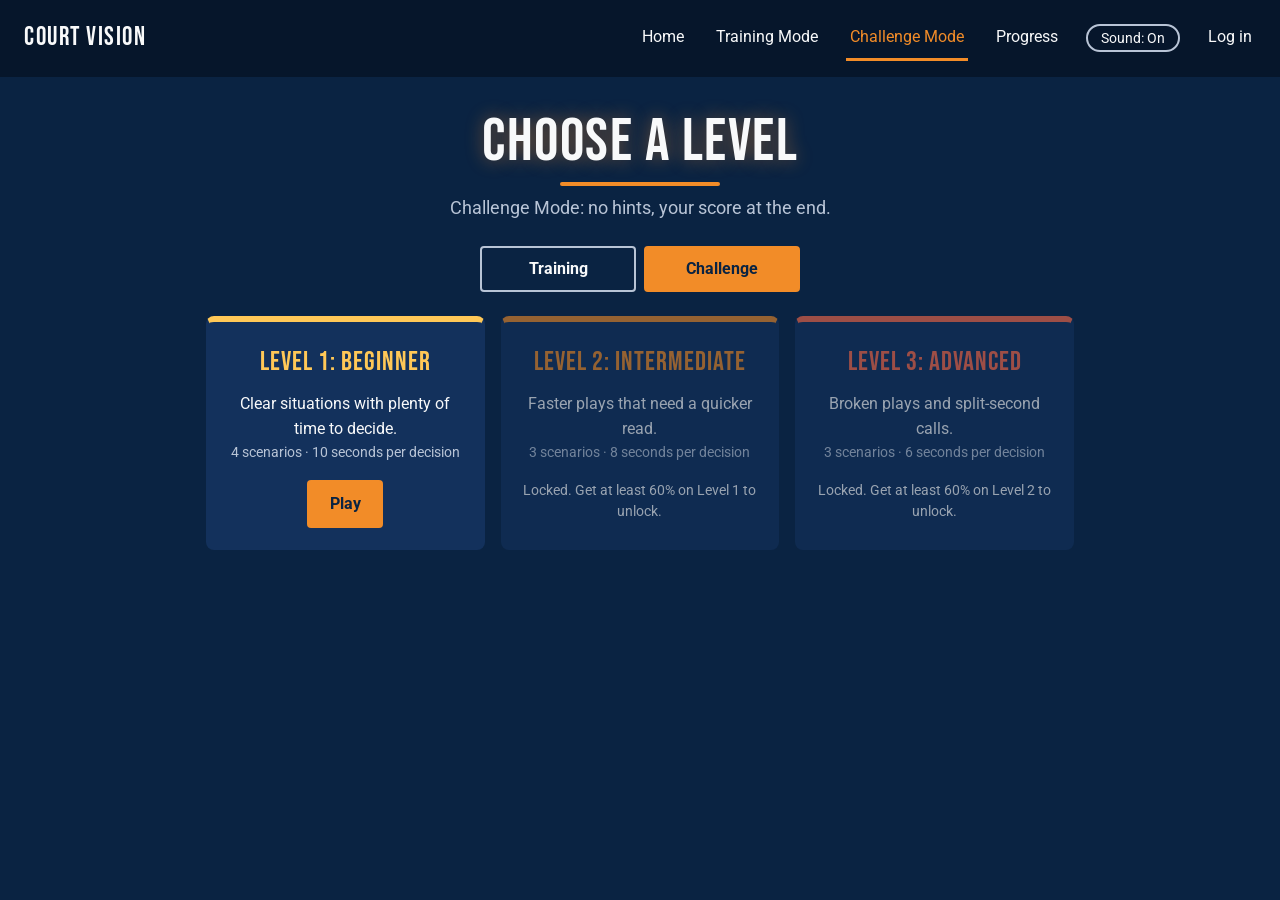
==== commit b991aec8: "Colour and fonts" ====
--- a/challenge.html
+++ b/challenge.html
@@ -67,6 +67,7 @@
   <script src="js/audio.js"></script>
   <script src="js/auth.js"></script>
   <script src="js/nav.js"></script>
+  <script src="js/grade.js"></script>
   <script src="js/scenarios.js"></script>
   <script src="js/progress-tracker.js"></script>
   <script src="js/timer-bar.js"></script>
--- a/css/style.css
+++ b/css/style.css
@@ -149,16 +149,18 @@
 
 h1.page-title {
   font-family: var(--font-heading);
-  font-size: 3rem;
+  font-size: clamp(2.4rem, 6vw, 3.8rem);
   font-weight: 400;
   letter-spacing: 1.5px;
   line-height: 1.1;
+  text-shadow: 0 0 18px rgba(242, 140, 40, 0.45);
+  animation: title-in 0.7s ease-out both;
   margin-bottom: 0.5rem;
 }
 
 h2.section-title {
   font-family: var(--font-heading);
-  font-size: 1.8rem;
+  font-size: clamp(1.5rem, 4vw, 2rem);
   font-weight: 400;
   letter-spacing: 1px;
   line-height: 1.2;
@@ -390,7 +392,6 @@
 }
 
 @media (max-width: 600px) {
-  h1.page-title { font-size: 2.3rem; }
   header.site-header { flex-direction: column; align-items: flex-start; }
 }
 
@@ -644,3 +645,165 @@
 @media (prefers-reduced-motion: reduce) {
   .video-wrap.slowmo::after { animation: none; }
 }
+
+/* ====================================================
+   MAP — Colour: level colours and cinematic video grade
+   Heat scale gold -> orange -> red-orange for rising difficulty.
+   Contrast on navy: 10.2, 6.4, 5.6 (all pass 4.5:1).
+   ==================================================== */
+
+:root {
+  --level-1: #FFC857;
+  --level-2: #F28C28;
+  --level-3: #FF6B4A;
+}
+
+.level-card[data-level="1"], .level-badge[data-level="1"] { --lvl: var(--level-1); }
+.level-card[data-level="2"], .level-badge[data-level="2"] { --lvl: var(--level-2); }
+.level-card[data-level="3"], .level-badge[data-level="3"] { --lvl: var(--level-3); }
+
+.level-card {
+  border-top: 6px solid var(--lvl, var(--accent));
+}
+
+.level-card .level-title,
+.level-badge[data-level] {
+  color: var(--lvl, var(--accent));
+}
+
+.level-badge[data-level] {
+  border: 2px solid var(--lvl, var(--accent));
+}
+
+/* Cinematic grade: richer contrast and colour, a warm/cool tint and a vignette.
+   Applied with CSS because the footage is embedded from YouTube and cannot be
+   edited. Harder levels are graded a little cooler and darker. */
+
+.video-wrap iframe {
+  filter: contrast(1.08) saturate(1.15) brightness(0.97);
+}
+
+.video-wrap[data-level="2"] iframe {
+  filter: contrast(1.1) saturate(1.12) brightness(0.96);
+}
+
+.video-wrap[data-level="3"] iframe {
+  filter: contrast(1.14) saturate(1.05) brightness(0.93) hue-rotate(-4deg);
+}
+
+.video-wrap::before {
+  content: '';
+  position: absolute;
+  inset: 0;
+  z-index: 2;
+  pointer-events: none;
+  background:
+    radial-gradient(ellipse at center, transparent 55%, rgba(6, 22, 43, 0.55) 100%),
+    linear-gradient(135deg, rgba(242, 140, 40, 0.10), rgba(10, 35, 66, 0.12));
+}
+
+.video-wrap.slowmo::after {
+  z-index: 3;
+}
+
+/* Viewer chose "Original" look */
+body.no-grade .video-wrap iframe {
+  filter: none;
+}
+
+body.no-grade .video-wrap::before {
+  display: none;
+}
+
+/* ====================================================
+   MAP — Titles / Text / Headers: animation and glow
+   ==================================================== */
+
+@keyframes title-in {
+  from { opacity: 0; transform: translateY(-8px); }
+  to   { opacity: 1; transform: none; }
+}
+
+@keyframes glow-pulse {
+  from { text-shadow: 0 0 10px rgba(242, 140, 40, 0.30); }
+  to   { text-shadow: 0 0 22px rgba(242, 140, 40, 0.65); }
+}
+
+/* Orange line that draws itself under each page title */
+h1.page-title::after {
+  content: '';
+  display: block;
+  height: 4px;
+  width: 0;
+  margin: 0.4rem auto 0;
+  background: var(--accent);
+  border-radius: 2px;
+  animation: trace-line 0.9s 0.3s ease-out forwards;
+}
+
+@keyframes trace-line {
+  to { width: min(160px, 40%); }
+}
+
+/* Scenario heading fades in each time it changes (class re-added by JS) */
+.fade-in {
+  animation: title-in 0.5s ease-out both;
+}
+
+/* Home page hero: title traced like a pen, then filled */
+.hero-title {
+  margin: 0 auto 0.5rem;
+  max-width: 640px;
+  animation: none;
+  text-shadow: none;
+}
+
+.hero-title::after {
+  display: none;
+}
+
+.hero-svg {
+  width: 100%;
+  height: auto;
+  overflow: visible;
+}
+
+.hero-svg text {
+  font-family: var(--font-heading);
+  font-size: 118px;
+  letter-spacing: 6px;
+  fill: transparent;
+  fill-opacity: 0;
+  stroke: var(--accent);
+  stroke-width: 1.5;
+  stroke-dasharray: 1400;
+  stroke-dashoffset: 1400;
+  animation:
+    trace-text 2.2s ease-in-out forwards,
+    fill-text 0.8s 2s ease-out forwards,
+    glow-pulse 2.4s 2.8s ease-in-out infinite alternate;
+}
+
+@keyframes trace-text {
+  to { stroke-dashoffset: 0; }
+}
+
+@keyframes fill-text {
+  to { fill: var(--text); fill-opacity: 1; stroke: var(--accent); }
+}
+
+.hero-svg text {
+  filter: drop-shadow(0 0 10px rgba(242, 140, 40, 0.45));
+}
+
+@media (prefers-reduced-motion: reduce) {
+  h1.page-title,
+  .fade-in { animation: none; }
+  h1.page-title::after { animation: none; width: 120px; }
+  .hero-svg text {
+    animation: none;
+    fill: var(--text);
+    fill-opacity: 1;
+    stroke-dashoffset: 0;
+  }
+}
